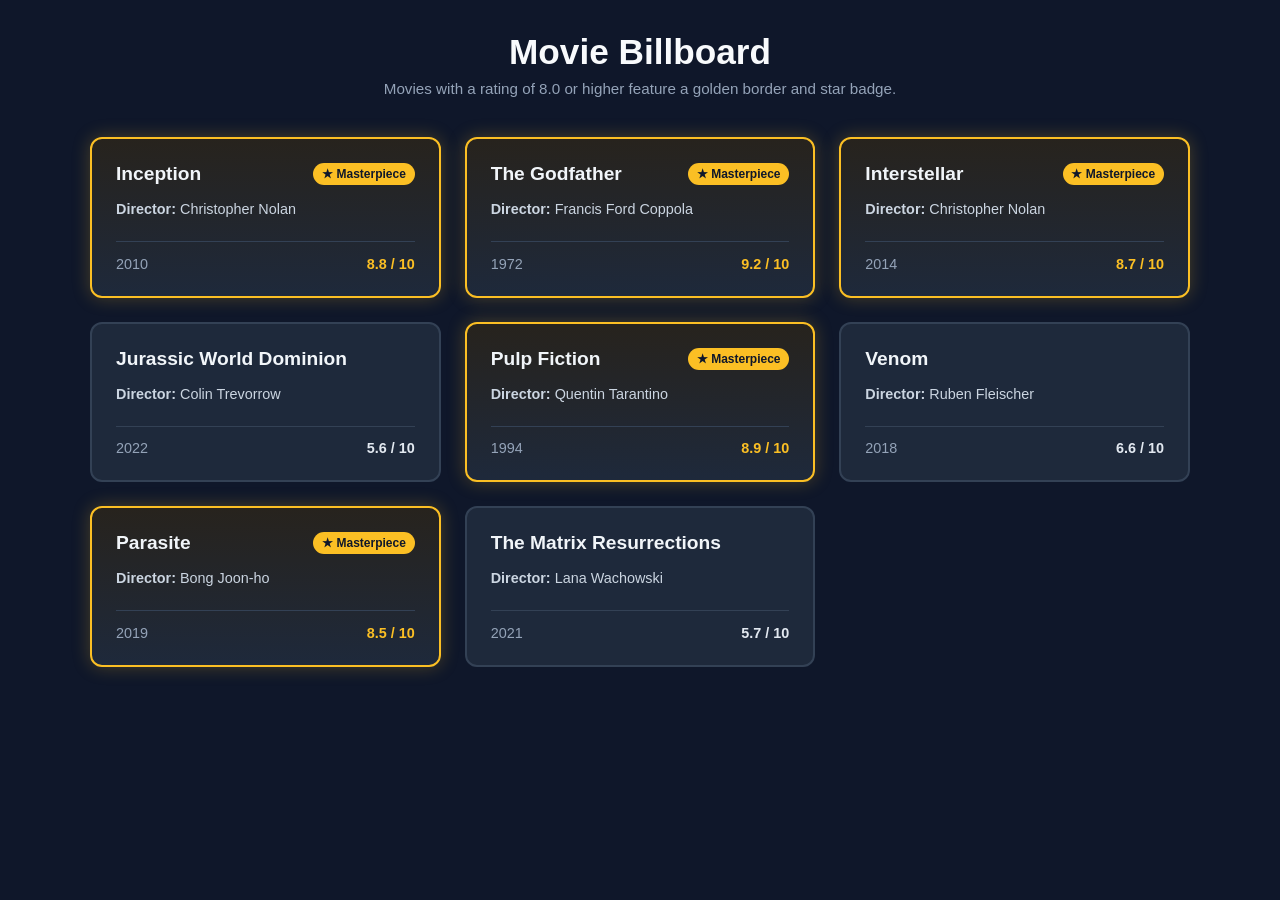
==== movie/index.html @ e356025e "v1" ====
<!DOCTYPE html>
<html lang="en">
<head>
  <meta charset="UTF-8">
  <meta name="viewport" content="width=device-width, initial-scale=1.0">
  <title>Movie Billboard</title>
  <link rel="stylesheet" href="./styles/style.css">
</head>
<body>
  <header class="page-header">
    <h1>Movie Billboard</h1>
    <p>Movies with a rating of 8.0 or higher feature a golden border and star badge.</p>
  </header>

  <main>
    <section id="movies-container" class="movies-grid"></section>
  </main>

  <script type="module" src="./scripts/app.js"></script>
</body>
</html>
---- movie/styles/style.css ----
* {
  box-sizing: border-box;
  margin: 0;
  padding: 0;
  font-family: 'Segoe UI', Tahoma, Geneva, Verdana, sans-serif;
}

body {
  background-color: #0f172a;
  color: #f8fafc;
  padding: 2rem;
}

.page-header {
  text-align: center;
  margin-bottom: 2.5rem;
}

.page-header h1 {
  font-size: 2.2rem;
  margin-bottom: 0.5rem;
}

.page-header p {
  color: #94a3b8;
  font-size: 0.95rem;
}

.movies-grid {
  max-width: 1100px;
  margin: 0 auto;
  display: grid;
  grid-template-columns: repeat(auto-fill, minmax(260px, 1fr));
  gap: 1.5rem;
}

.movie-card {
  background-color: #1e293b;
  border: 2px solid #334155;
  border-radius: 12px;
  padding: 1.5rem;
  display: flex;
  flex-direction: column;
  justify-content: space-between;
  transition: transform 0.2s ease, box-shadow 0.2s ease;
}

.movie-card:hover {
  transform: translateY(-4px);
}

.movie-card.top-rated {
  border-color: #fbbf24;
  box-shadow: 0 0 18px rgba(251, 191, 36, 0.25);
  background: linear-gradient(180deg, #27231d 0%, #1e293b 100%);
}

.card-header {
  display: flex;
  justify-content: space-between;
  align-items: flex-start;
  gap: 0.5rem;
  margin-bottom: 1rem;
}

.card-header h2 {
  font-size: 1.2rem;
  color: #f1f5f9;
}

.star-badge {
  background-color: #fbbf24;
  color: #0f172a;
  font-size: 0.75rem;
  font-weight: 700;
  padding: 0.25rem 0.55rem;
  border-radius: 999px;
  white-space: nowrap;
}

.director {
  color: #cbd5e1;
  font-size: 0.9rem;
  margin-bottom: 1.5rem;
}

.card-footer {
  display: flex;
  justify-content: space-between;
  align-items: center;
  border-top: 1px solid #334155;
  padding-top: 0.85rem;
  font-size: 0.9rem;
}

.year {
  color: #94a3b8;
}

.rating {
  font-weight: 700;
  color: #e2e8f0;
}

.rating.rating-high {
  color: #fbbf24;
}
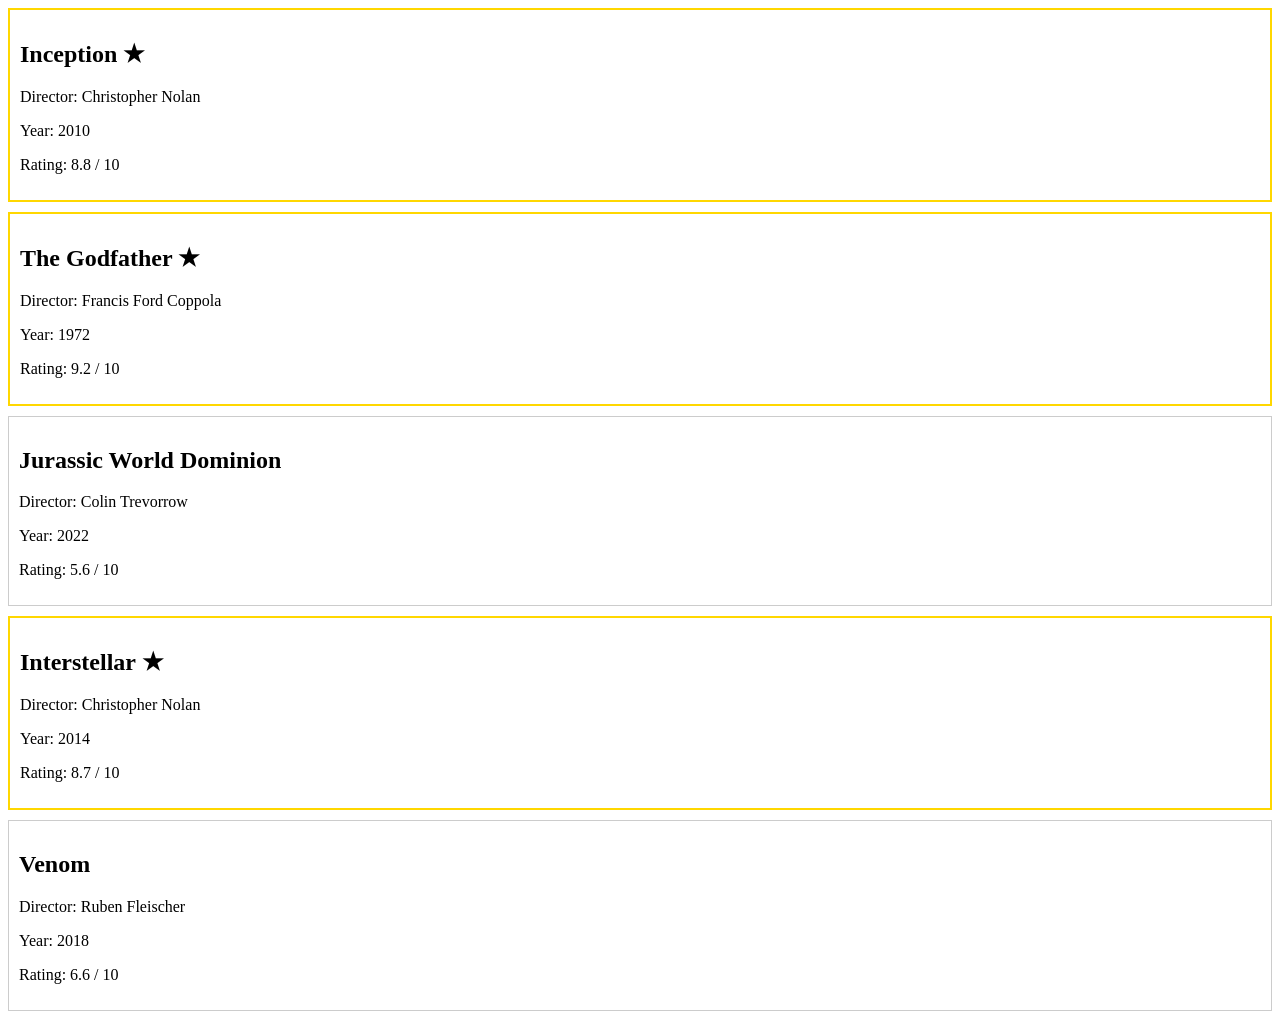
==== commit c4a16e01: "v2" ====
--- a/movie/index.html
+++ b/movie/index.html
@@ -1,21 +1,17 @@
 <!DOCTYPE html>
-<html lang="en">
+<html>
+
 <head>
-  <meta charset="UTF-8">
-  <meta name="viewport" content="width=device-width, initial-scale=1.0">
-  <title>Movie Billboard</title>
-  <link rel="stylesheet" href="./styles/style.css">
+    <meta charset="UTF-8">
+    <title>Movie Billboard</title>
 </head>
+
 <body>
-  <header class="page-header">
-    <h1>Movie Billboard</h1>
-    <p>Movies with a rating of 8.0 or higher feature a golden border and star badge.</p>
-  </header>
+    <div id="movie-holder">
 
-  <main>
-    <section id="movies-container" class="movies-grid"></section>
-  </main>
+    </div>
 
-  <script type="module" src="./scripts/app.js"></script>
+    <script type="module" src="scripts/app.js"></script>
 </body>
+
 </html>
